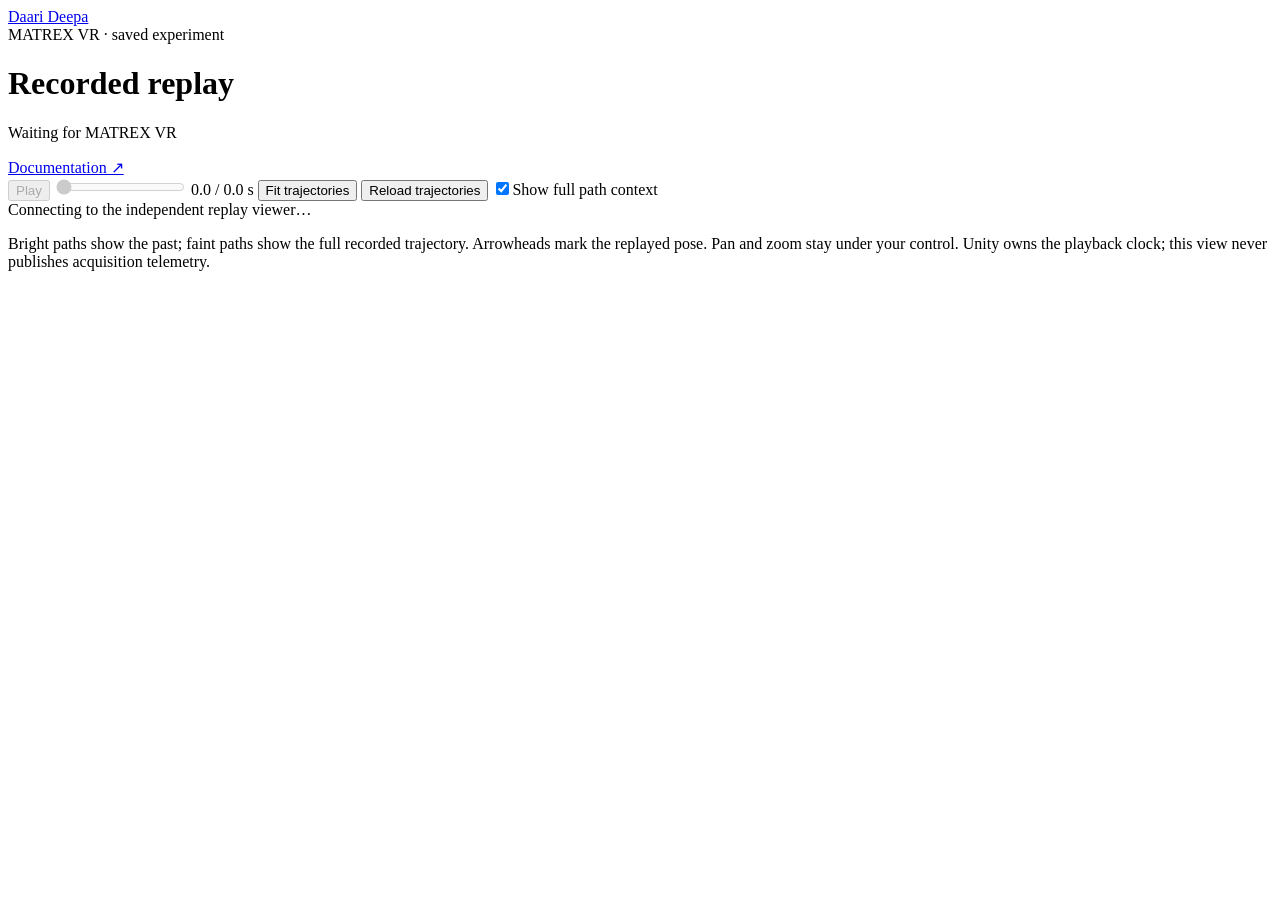
==== native_dashboard/static/replay.html @ 4dac8caf "Integrate shared live analysis and MATREX recorded replay" ====
<!doctype html>
<html lang="en">
<head>
  <meta charset="utf-8">
  <meta name="viewport" content="width=device-width,initial-scale=1">
  <meta name="theme-color" content="#f3f6f6">
  <title>Recorded replay · Daari Deepa</title>
  <link rel="stylesheet" href="/static/dashboard.css">
  <link rel="stylesheet" href="/static/live.css">
  <link rel="stylesheet" href="/static/replay.css">
</head>
<body class="replay-page">
<main class="replay-main">
  <header class="replay-heading">
    <a class="replay-brand brand-block" href="/" aria-label="Daari Deepa recorded trajectories"><span class="brand-mark" aria-hidden="true"><span></span></span><span>Daari Deepa</span></a>
    <div class="replay-title"><div class="eyebrow">MATREX VR · saved experiment</div><h1>Recorded replay</h1><p id="run-name">Waiting for MATREX VR</p></div>
    <a class="replay-docs" href="https://pvnkmrksk.github.io/matrexVR/manual/" target="_blank" rel="noreferrer">Documentation ↗</a>
  </header>
  <section class="replay-controls" aria-label="Replay controls">
    <button id="toggle" class="primary" type="button" disabled>Play</button>
    <input id="scrubber" type="range" min="0" max="1" step="0.001" value="0" aria-label="Recorded run time" disabled>
    <output id="clock" aria-label="Replay time">0.0 / 0.0 s</output>
    <button id="fit" type="button" title="Fit all recorded trajectories in the current view.">Fit trajectories</button>
    <button id="reload" type="button" title="Read the saved trajectory data again. This does not change the recording.">Reload trajectories</button>
    <label class="replay-context"><input id="future" type="checkbox" checked>Show full path context</label>
  </section>
  <div id="trajectory" role="img" aria-label="Recorded animal trajectories and current heading"></div>
  <div id="status" role="status">Connecting to the independent replay viewer…</div>
  <p class="replay-note">Bright paths show the past; faint paths show the full recorded trajectory. Arrowheads mark the replayed pose. Pan and zoom stay under your control. Unity owns the playback clock; this view never publishes acquisition telemetry.</p>
</main>
<script type="module" src="/static/replay.js"></script>
</body>
</html>
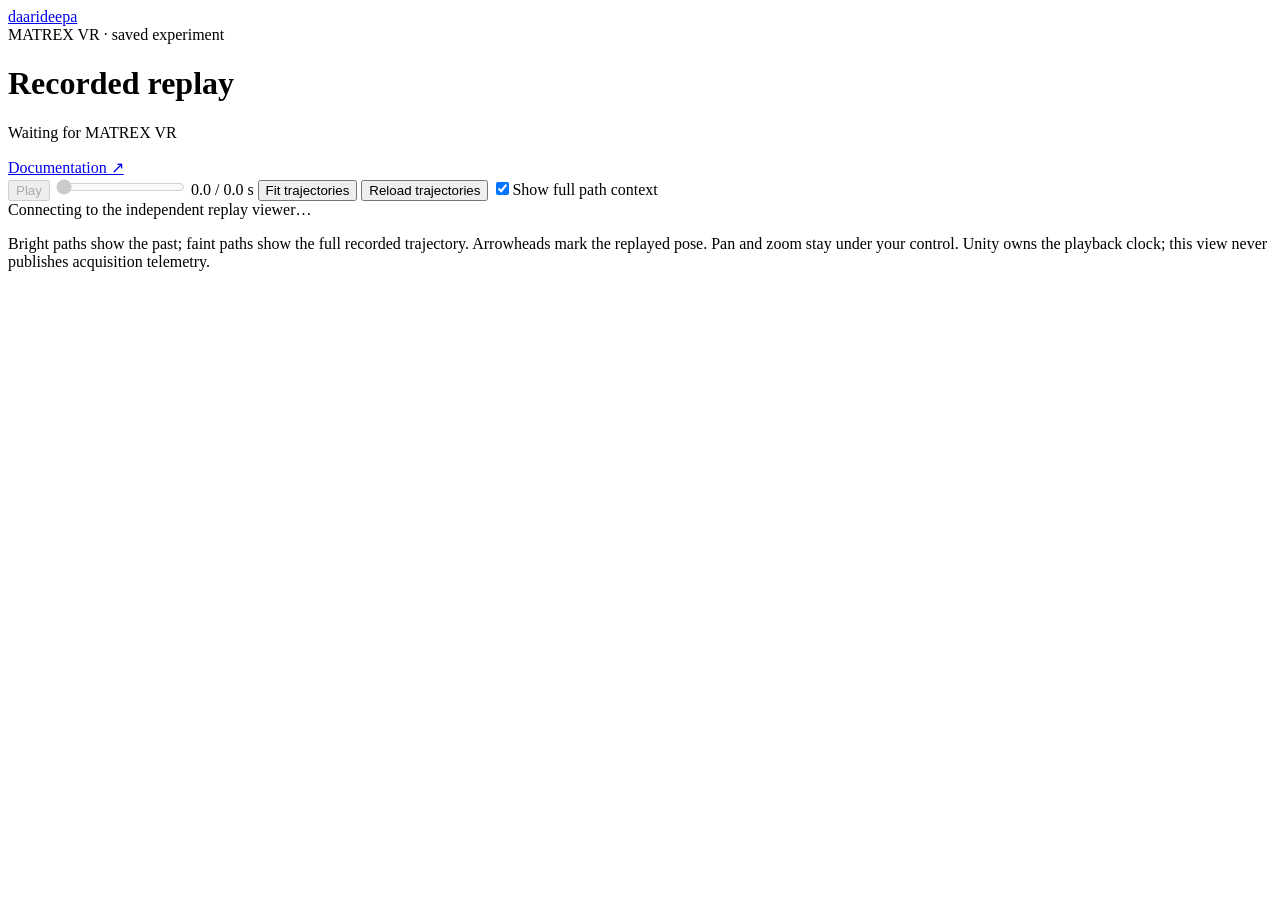
==== commit ec99bb9f: "Brand daarideepa and ship an interactive sample and user guides" ====
--- a/native_dashboard/static/replay.html
+++ b/native_dashboard/static/replay.html
@@ -4,7 +4,8 @@
   <meta charset="utf-8">
   <meta name="viewport" content="width=device-width,initial-scale=1">
   <meta name="theme-color" content="#f3f6f6">
-  <title>Recorded replay · Daari Deepa</title>
+  <title>Recorded replay · daarideepa</title>
+  <link rel="icon" href="/static/daarideepa.png" type="image/png">
   <link rel="stylesheet" href="/static/dashboard.css">
   <link rel="stylesheet" href="/static/live.css">
   <link rel="stylesheet" href="/static/replay.css">
@@ -12,7 +13,7 @@
 <body class="replay-page">
 <main class="replay-main">
   <header class="replay-heading">
-    <a class="replay-brand brand-block" href="/" aria-label="Daari Deepa recorded trajectories"><span class="brand-mark" aria-hidden="true"><span></span></span><span>Daari Deepa</span></a>
+    <a class="replay-brand brand-block" href="/" aria-label="daarideepa recorded trajectories"><img class="brand-mark" src="/static/daarideepa.png" alt=""><span>daarideepa</span></a>
     <div class="replay-title"><div class="eyebrow">MATREX VR · saved experiment</div><h1>Recorded replay</h1><p id="run-name">Waiting for MATREX VR</p></div>
     <a class="replay-docs" href="https://pvnkmrksk.github.io/matrexVR/manual/" target="_blank" rel="noreferrer">Documentation ↗</a>
   </header>
